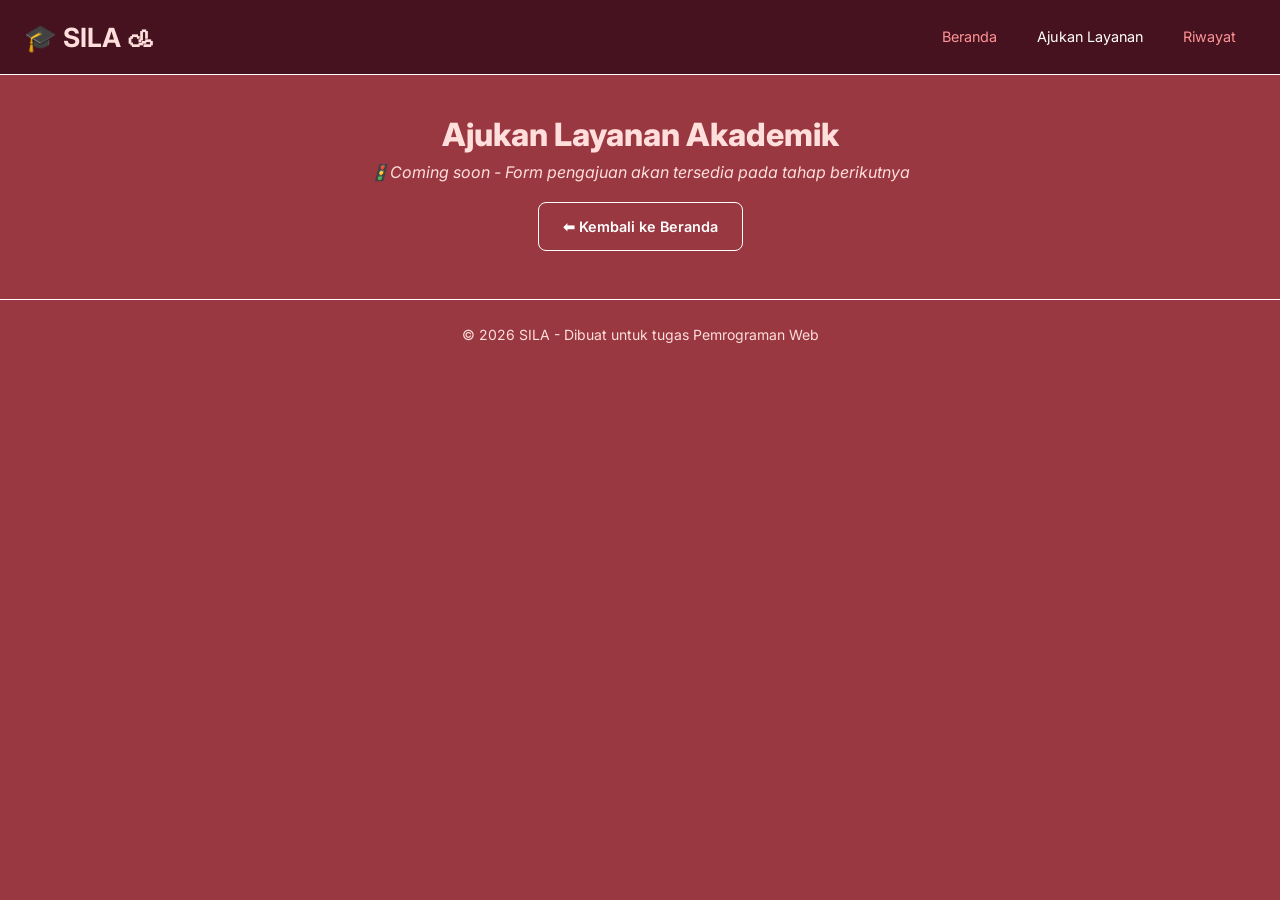
==== layanan.html @ 80679186 "Setup Awal: Menambahkn file HTML dan CSS | M07" ====
<!DOCTYPE html>
<html lang="en">

<!-- ----------------------------------------------------------------------------------------- -->
<!-- ----------------------------------------------------------------------------------------- -->
<!-- ----------------------------------------------------------------------------------------- -->

<head>
    <meta charset="UTF-8">
    <meta name="viewport" content="width=device-width, initial-scale=1.0">
    <title>SILA - Sistem Informasi Layanan Akademik</title>
    
    <!-- Links -->
    <link rel="stylesheet" href="css/style.css">
    <link rel="preconnect" href="https://www.dafont.com">

    <link rel="preconnect" href="https://fonts.googleapis.com">
    <link rel="preconnect" href="https://fonts.gstatic.com" crossorigin>
    <link href="https://fonts.googleapis.com/css2?family=Pinyon+Script&display=swap" rel="stylesheet">

    <link rel="preconnect" href="https://fonts.googleapis.com">
    <link rel="preconnect" href="https://fonts.gstatic.com" crossorigin>
    <link href="https://fonts.googleapis.com/css2?family=Inter:ital,opsz,wght@0,14..32,100..900;1,14..32,100..900&display=swap" rel="stylesheet">
</head>

<!-- ----------------------------------------------------------------------------------------- -->
<!-- ----------------------------------------------------------------------------------------- -->
<!-- ----------------------------------------------------------------------------------------- -->

<body>

<!-- ***************************************************************************************** -->

    <!-- HEADER & NAVIGASI -->
    
    <header class="navbar">
        <div class="container navbar-inner">
        <!-- <p class="subtitle-1">Sistem Informasi Layanan Akademik</p>
        <p class="subtitle-2">Made with love ♡</p> -->
            <a href="index.html" class="logo">🎓 SILA 𐚁</a>
            <nav>
                <!-- LINK -->
                <a href="index.html">Beranda</a>
                <a href="layanan.html" class="active">Ajukan Layanan</a>
                <a href="riwayat.html">Riwayat</a>
            </nav>
        <!-- <hr> GARIS MENDATAR -->
        </div>
    </header>
    <!-- AKHIR HEADER & NAVIGASI -->

<!-- ***************************************************************************************** -->

    <!-- MAIN -->
    <main>

        <!-- SECTION 1 : AJUKAN LAYANAN AKADEMIK -->
        <section class="section">
            <div class="container">
                <!-- <h2>Ajukan Layanan Akademik</h2> -->
                <h1>Ajukan Layanan Akademik</h1>
                <p class="section-desc"><em>🚦Coming soon - Form pengajuan akan tersedia pada tahap berikutnya</em></p>
                <!-- LINK CEPAT -->
                <a href="index.html" class="btn btn-outline">⬅ Kembali ke Beranda</a>
            </div>
        </section>
    </main>

<!-- ***************************************************************************************** -->

    <!-- FOOTER -->
    <footer>
        <p>&copy; 2026 SILA - Dibuat untuk tugas Pemrograman Web</p>
    </footer>
    <!-- AKHIR FOOTER -->

</body>

<!-- ----------------------------------------------------------------------------------------- -->
<!-- ----------------------------------------------------------------------------------------- -->
<!-- ----------------------------------------------------------------------------------------- -->

</html>
---- css/style.css ----
/* Reset Dasar : Menyamakan format default Browser
   (Lebar setiap elemen sudah mencakup padding border) */
*{
    margin: 0;
    padding: 0;
    box-sizing: border-box;
}

/* HTML : Isi */

body{
    background-color: #993841;
    color: white;
    font-family: 'Pinyon';
    padding-top: 60px;
}

/* HTML : Judul dan Subjudul */

h1, h2, h3{
    color: #ffdedb;
}

h1{
    font-size: 40px;
}

/* HTML : Link */

a{
    color: #fed0bb;
    text-decoration: none;
}

a:hover{
    color: #c24553;
    text-decoration: underline;
}

/* HTML : Separator */

hr{
    border: none;
    border-top: 1px solid #ffffff;
    margin-top: 10px;
    margin-bottom: 10px;
}

/* ----------------------------------------------------------------------- */
/* Pertemuan 4 : Styling Font */
/* ----------------------------------------------------------------------- */

/* Fonting */

body{
    /* background-color: #812d36;
    color: white; */
    font-family: 'Inter', sans-serif;
    line-height: 1.6;
}

h1{
    font-size: 2rem;
    font-weight: 800;
}

h2{
    font-size: 1.5rem;
    font-weight: 740;
    margin-bottom: 8px;
}

h3{
    font-size: 1.1rem;
    font-weight: 600;
    margin-bottom: 4px;
}

/* Margin and Padding */

header{
    padding: 24px;
    border-bottom: 1px solid #ffffff;
}

/* Subtitle Modification */

.subtitle-1{
    color: #ffdedb;
    font-size: 0.875rem;
    margin-bottom: 0px;
}

.subtitle-2{
    color: #ffdedb;
    font-size: 0.875rem;
    margin-bottom: 12px;
}

/* Navigation Modification */

nav a{
    margin-right: 20px;
}

nav a.active{
    color: #ffffff;
    font-weight: 800px;
}

.hero{
    padding: 48px 24px;
    text-align: center;   
    /* M07 */
}

.hero h2{
    font-size: 1.50rem;
    margin-bottom: 12px;
}

.hero p{
    color: #ffdedb;
    margin-bottom: 16px;
}

.section{
    padding: 32px 24px;
    border-top: 1px solid #ffffff;
}

.section-desc{
    color: #ffdedb;
    margin-bottom: 16px;
}

.card{
    background-color: #461220;
    padding: 16px;
    margin-bottom: 12px;
    border: 1px solid hsl(6, 100%, 96%);
    border-radius: 8px;
}

.card p{
    color: #ffffff;
    font-size: 0.9rem;
}

ul, ol{
    padding-left: 24px;
}

li{
    margin-bottom: 8px;
    color: #ffffff;
}

li strong, span{
    color: #ff9494;
}

footer{
    padding: 24px;
    border-top: 1px solid #ffffff;
    text-align: center;
    font-size: 0.875rem;
    color: #ffdedb;
}

footer p{
    margin-bottom: 4px;
}

footer a{
    margin-right: 16px;
}

/* ----------------------------------------------------------------------- */
/* Pertemuan 5 : Page Layout */
/* ----------------------------------------------------------------------- */

.container{
    max-width: 1920px;
    margin: 0 auto;
    text-align: center;
    padding: 0 24px;
}

.navbar{
    background-color: #461220;
    /* border-bottom: 5px solid #993841; */
    padding: 16px 0;
    position: fixed;
    top: 0;
    left: 0;
    width: 100%;
    z-index: 1000;

}

.navbar-inner {
    display: flex;
    justify-content: space-between;
    align-items: center;
}

.logo{
    font-size: 1.65rem;
    font-weight: 700;
    color: #ffdedb;
}

nav a{
    margin-left: 16px;
    color: #ff9494;
    font-size: 0.9rem;
}

nav a:hover, nav a.active{
    color: #ffffff;
}

.hero{
    padding: 64px 0;
    text-align: center;
}

.hero h1{
    font-size: 2.2rem;
    margin-bottom: 16px;
}

.hero p{
    color: #ffdedb;
    margin-bottom: 24px;
}

.hero-buttons{
    display: flex;
    justify-content: center;
    gap: 12px;
}

.btn{
    display: inline-block;
    padding: 12px 24px;
    border-radius: 8px;
    font-size: 0.9rem;
    font-weight: 600;
    /* M07 */
    transition: background-color 0.3s, color 0.3s, transform 0.2s;
}

.btn-primary{
    background-color: #461220;
    color: #ffffff;
}

.btn-primary:hover{
    background-color: #461220;
    color: #ffffff;
}
.btn-outline{
    border: 1px solid #ffffff;
    color: #ffffff;
}

.btn-outline:hover{
    background-color: #782037;
    color: #f1f5f9;
}

/* GRIDDD */
.section{
    padding: 48px 0;
    border-top: 1px solid #461220;
}

.cards-grid{
    display: grid;
    grid-template-columns: 1fr 1fr;
    gap: 16px;
    margin-top: 16px;
}

.card{
    padding: 20px;
    background-color: #461220;
    border: 1px solid #af3959;
    border-radius: 12px;
    /* M07 */
    transition: border 0.5s, color 0.3s, transform 0.4s;
    text-align: left;
}

.card p{
    color: #ffffff;
    margin-bottom: 8px;
    font-size: 0.9rem;
}

.card-code{
    font-size: 0.75rem;
    font-weight: 600;
    color: #ffffff;
    background-color: #be4b58;
    padding: 2px 8px;
    border-radius: 4px;
}

/* STEPPP */

.steps-grid{
    display: flex;
    gap: 16px;
    margin-top: 16px;
}

.step{
    flex: 1;
    text-align: center;
    background-color: #461220;
    border: 1px solid #461220;
    border-radius: 12px;
    padding: 24px 16px;
}

.step-number{
    width: 40px;
    height: 40px;
    background-color: #be4b58;
    color: #ffffff;
    border-radius: 50%;
    display: flex;
    align-items: center;
    justify-content: center;
    font-weight: 700;
    margin: 0 auto 12px;
}

.step p{
    color: #ffffff;
    font-size: 0.85rem;
}

/* STATTT */

.stats-grid{
    display: flex;
    gap: 16px;
}

.stat{
    flex: 1;
    text-align: center;
    background-color: #461220;
    border: 1px solid #461220;
    border-radius: 12px;
    padding: 24px;
}

.stat-number{
    font-size: 2rem;
    font-weight: 700;
    color: #ffb0b0;
}

.stat-label{
    color: #ffffff;
    font-size: 0.85rem;
    margin-top: 4px;
}

/* FOOTERRR */

.footer{
    border-top: 1px solid #461220;
    margin-top: 32px;
}

.footer-inner{
    display: grid;
    grid-template-columns: 1fr 1fr;
    gap: 32px;
    padding: 32px 0;
}

.footer-inner p{
    color: #ffdedb;
    font-size: 0.75rem;
    margin-top: 8px;
}

.footer-inner h4{
    color: #f1f5f9;
    padding-left: 6px;
    font-size: 0.9rem;
    margin-bottom: 8px;
}

.footer-inner a{
    display: block;
    color: #ffb3b3;
    font-size: 0.85rem;
    margin-bottom: 4px;
}

.footer-inner a:hover{
    color: #e05f6e;
}

.footer-bottom{
    border-top: 1px solid #461220;
    padding: 16px 0;
    text-align: center;
}

.footer-bottom p{
    font-size: 0.8rem;
    color: #ffffff;
}

/* M06 */

.nav-menu{
    list-style: none;
    display: flex;
    gap: 8px;
}

.nav-menu li a{
    color: #ff9494;
    font-size: 0.9rem;
    padding: 8px 12px;
    border-radius: 6px;
}

.nav-menu li a:hover{
    color: #e05f6e;
    background-color: #5f1a2d;
}

.nav-menu li a.active{
    color: #ffffff;
    font-weight: 600;
    background-color: #792138;
}

/* .footer-nav h4 {
    text-align: center;
} */

.footer-nav ul{
    list-style: none;
}

.footer-nav ul li{
    margin-bottom: 4px;
}

.footer-nav ul li a{
    color: #ffdedb;
    font-size: 0.85rem;
}

.footer-nav ul li a:hover{
    color: #e05f6e;
}

/* M06 : CHECKBOX HIDING */
.nav-toggle{
    display: none;
}

.nav-toggle-menu{
    display: none;
    flex-direction: column;
    gap: 5px;
    cursor: pointer;
    padding: 4px;

}

.nav-toggle-menu span{
    display: block;
    width: 24px;
    height: 4px;
    background-color: #f1f5f9;
    border-radius: 2px;
}

@media (max-width: 768px) {
    .navbar-inner{
        flex-wrap: wrap;
    }
    .nav-toggle-menu{
        display: flex;
       
    }
    nav{
        width: 100%;
        order: 3;
    }
    .nav-menu{
        display: none;
        flex-direction: column;
        gap: 0;
        width: 100%;
        padding: 8px 0;
        border-top: 1px solid #ffd8d8;
        margin-top: 12px;
        text-align:center;
    }
    .nav-menu li a{
        display: block;
        padding: 10px 0;
        border-radius: 0;
    }

    .nav-toggle:checked~nav .nav-menu{
        display: flex;
    }

    .nav-menu {
        gap: 4px;
    }

    .hero h1 {
        font-size: 1.8rem;
    }

    .hero p {
        font-size: 0.9rem;
    }

    .hero-buttons {
        flex-direction: column;
        align-items: center;
    }
    
    .cards-grid {
        grid-template-columns: 1fr;
    }

    .steps-grid {
        flex-direction: column;
    }

    .stats-grid {
        flex-direction: column;
    }

    .footer-inner {
        grid-template-columns: 1fr;
        gap: 24px;
    }

    .btn {
        width: 80%;
        text-align: center;
    }
}

/* M077777 */

@media (max-width: 480px) {
    .hero h1 {
        font-size: 1.6rem;
    }

    .footer-inner {
        text-align: center;
    }

    .btn {
        width: 100%;
        text-align: center;
    }
}

/* Transisi di : .btn, .card, .btn-primary:hover */

.card:hover{
    /* M07 */
    border-top: 3px solid #ffffff;
    transform: translateY(-12px);
    background-color: #5f1a2d
}

/* Kelas .hero */

.hero {
    animation: fadeIn 1s ease;
}

@keyframes fadeIn {
    from {
        opacity: 0;
        transform: translateY(20px);
    }
    to {
        opacity: 1;
        transform: translateY(0);
    }
}

.backTop {
    position: fixed;
    bottom: 20px;
    right: 30px;
    padding: 10px;
    color: #ffffff;
    border-radius: 10px;
    font-size: 2rem;
}

/* .backTop:hover{
    text-decoration: none;
} */

html{
    scroll-behavior: smooth;
}
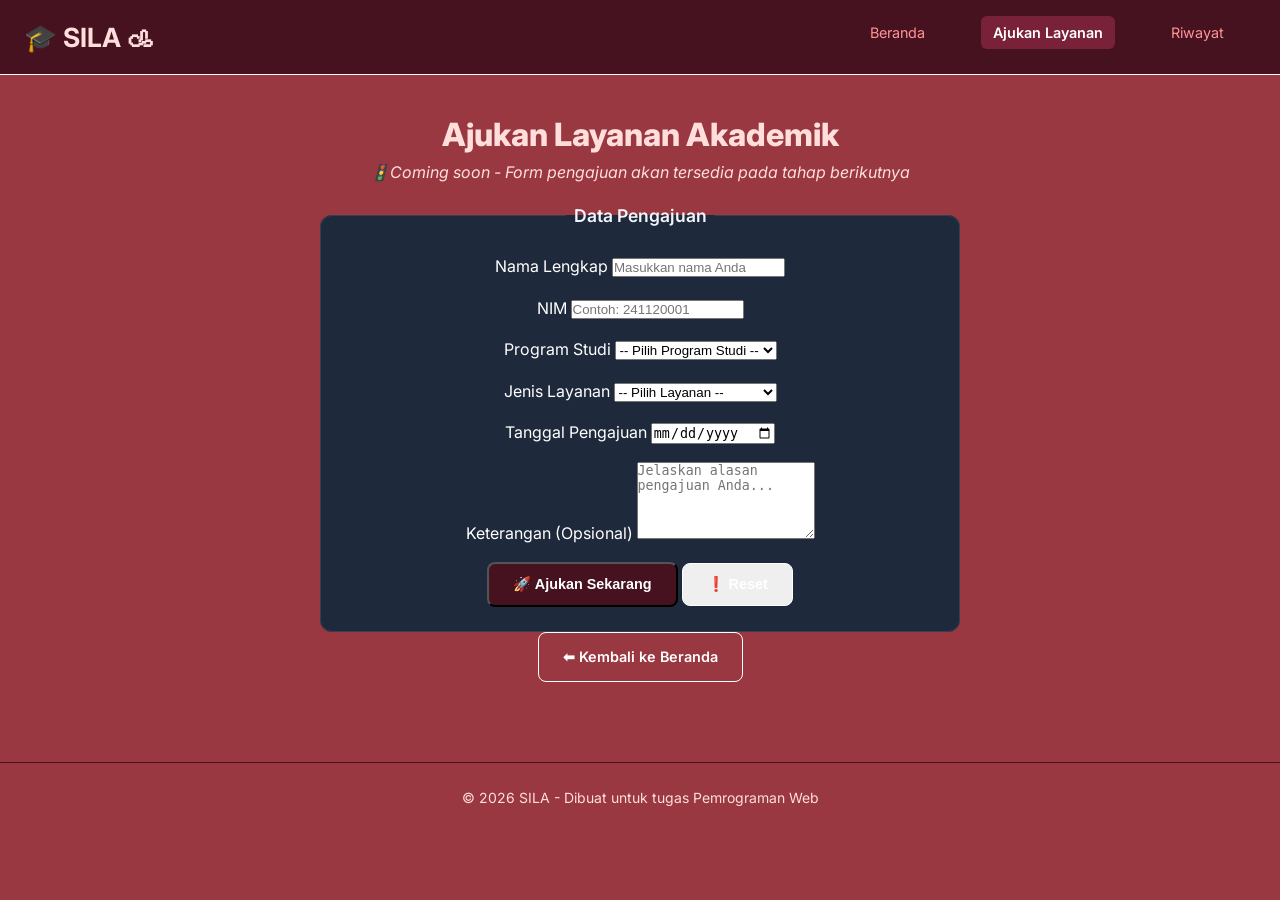
==== commit bfe87f2f: "M10 : Forms" ====
--- a/layanan.html
+++ b/layanan.html
@@ -1,16 +1,11 @@
 <!DOCTYPE html>
 <html lang="en">
-
-<!-- ----------------------------------------------------------------------------------------- -->
-<!-- ----------------------------------------------------------------------------------------- -->
-<!-- ----------------------------------------------------------------------------------------- -->
 
 <head>
     <meta charset="UTF-8">
     <meta name="viewport" content="width=device-width, initial-scale=1.0">
     <title>SILA - Sistem Informasi Layanan Akademik</title>
     
-    <!-- Links -->
     <link rel="stylesheet" href="css/style.css">
     <link rel="preconnect" href="https://www.dafont.com">
 
@@ -23,61 +18,101 @@
     <link href="https://fonts.googleapis.com/css2?family=Inter:ital,opsz,wght@0,14..32,100..900;1,14..32,100..900&display=swap" rel="stylesheet">
 </head>
 
-<!-- ----------------------------------------------------------------------------------------- -->
-<!-- ----------------------------------------------------------------------------------------- -->
-<!-- ----------------------------------------------------------------------------------------- -->
-
 <body>
 
-<!-- ***************************************************************************************** -->
-
-    <!-- HEADER & NAVIGASI -->
-    
     <header class="navbar">
         <div class="container navbar-inner">
-        <!-- <p class="subtitle-1">Sistem Informasi Layanan Akademik</p>
-        <p class="subtitle-2">Made with love ♡</p> -->
             <a href="index.html" class="logo">🎓 SILA 𐚁</a>
+            <input type="checkbox" id="navToggle" class="nav-toggle">
+            <label for="navToggle" class="nav-toggle-menu">
+                <span></span>
+                <span></span>
+                <span></span>
+            </label>
             <nav>
-                <!-- LINK -->
-                <a href="index.html">Beranda</a>
-                <a href="layanan.html" class="active">Ajukan Layanan</a>
-                <a href="riwayat.html">Riwayat</a>
+                <ul class="nav-menu">
+                    <li><a href="index.html">Beranda</a></li>
+                    <li><a href="layanan.html" class="active">Ajukan Layanan</a></li>
+                    <li><a href="riwayat.html">Riwayat</a></li>
+                </ul>
             </nav>
-        <!-- <hr> GARIS MENDATAR -->
         </div>
     </header>
-    <!-- AKHIR HEADER & NAVIGASI -->
 
-<!-- ***************************************************************************************** -->
-
-    <!-- MAIN -->
     <main>
-
-        <!-- SECTION 1 : AJUKAN LAYANAN AKADEMIK -->
         <section class="section">
             <div class="container">
-                <!-- <h2>Ajukan Layanan Akademik</h2> -->
                 <h1>Ajukan Layanan Akademik</h1>
                 <p class="section-desc"><em>🚦Coming soon - Form pengajuan akan tersedia pada tahap berikutnya</em></p>
-                <!-- LINK CEPAT -->
+                <form action="#" method="post" target="_self" class="form-card">
+                    <fieldset>
+                        <legend>Data Pengajuan</legend>
+
+                        <div class="form-group">
+                            <label for="nama">Nama Lengkap</label>
+                            <input type="text" id="namalengkap" name="namalengkap" placeholder="Masukkan nama Anda" required>
+                        </div>
+
+                        <div class="form-row">
+                            <div class="form-group">
+                                <label for="nim">NIM</label>
+                                <input type="text" id="nim" name="nim" placeholder="Contoh: 241120001" maxlength="9" required>
+                            </div>
+                            <div class="form-group">
+                                <label for="prodi">Program Studi</label>
+                                <select id="prodi" name="prodi" required>
+                                    <option value="">-- Pilih Program Studi --</option>
+                                    <option value="Teknik Informatika">Teknik Informatika</option>
+                                    <option value="Sistem Informasi">Sistem Informasi</option>
+                                    <option value="Teknologi Informasi">Teknologi Informasi</option>
+                                    <option value="Manajemen">Manajemen</option>
+                                    <option value="Akuntansi">Akuntansi</option>
+                                    <option value="Hukum Bisnis">Hukum Bisnis</option>
+                                </select>
+                            </div>
+                        </div>
+
+                        <div class="form-row">
+                            <div class="form-group">
+                                <label for="layanan">Jenis Layanan</label>
+                                <select id="layanan" name="layanan" required>
+                                    <option value="">-- Pilih Layanan --</option>
+                                    <option value="SKA">SKA - Surat Aktif Kuliah</option>
+                                    <option value="CAK">CAK - Cuti Akademik</option>
+                                    <option value="TNM">TNM - Transkrip Nilai</option>
+                                    <option value="PDA">Perubahan Data</option>
+                                </select>
+                            </div>
+                            <div class="form-group">
+                                <label for="tanggal">Tanggal Pengajuan</label>
+                                <input type="date" id="tanggal" name="tanggal" required>
+                            </div>
+                        </div>
+
+                        <div class="form-group">
+                            <label for="keterangan">Keterangan (Opsional)</label>
+                            <textarea id="keterangan" name="keterangan" rows="5" placeholder="Jelaskan alasan pengajuan Anda..."></textarea>
+                        </div>
+
+                        <div class="form-actions">
+                            <button type="submit" name="submit" class="btn btn-primary">🚀 Ajukan Sekarang</button>
+                            <button type="reset" name="reset" class="btn btn-outline">❗ Reset</button>
+                        </div>
+                        
+                    </fieldset>
+                </form>
+
+
                 <a href="index.html" class="btn btn-outline">⬅ Kembali ke Beranda</a>
             </div>
         </section>
     </main>
 
-<!-- ***************************************************************************************** -->
-
-    <!-- FOOTER -->
-    <footer>
+    <footer class="footer">
+        <div class="container">
         <p>&copy; 2026 SILA - Dibuat untuk tugas Pemrograman Web</p>
+        </div>
     </footer>
-    <!-- AKHIR FOOTER -->
 
 </body>
-
-<!-- ----------------------------------------------------------------------------------------- -->
-<!-- ----------------------------------------------------------------------------------------- -->
-<!-- ----------------------------------------------------------------------------------------- -->
-
 </html>
--- a/css/style.css
+++ b/css/style.css
@@ -622,3 +622,33 @@
 html{
     scroll-behavior: smooth;
 }
+
+
+
+
+
+/* 1-624 OVERWRITE DENGAN CSS YANG SUDAH RAPIIIIIIIIIIIIIIIIIIIIIIIIIIIIIII */
+
+.form-card{
+    max-width: 640px;
+    margin: 0 auto;
+}
+
+fieldset{
+    border: 1px solid #334155;
+    border-radius: 12px;
+    padding: 24px;
+    background-color: #1e293b;
+}
+
+legend{
+    font-size: 1.1rem;
+    font-weight: 600;
+    color: #f1f5f9;
+    padding: 0 8px;
+}
+
+
+.form-group{
+    margin-bottom: 16px;
+}
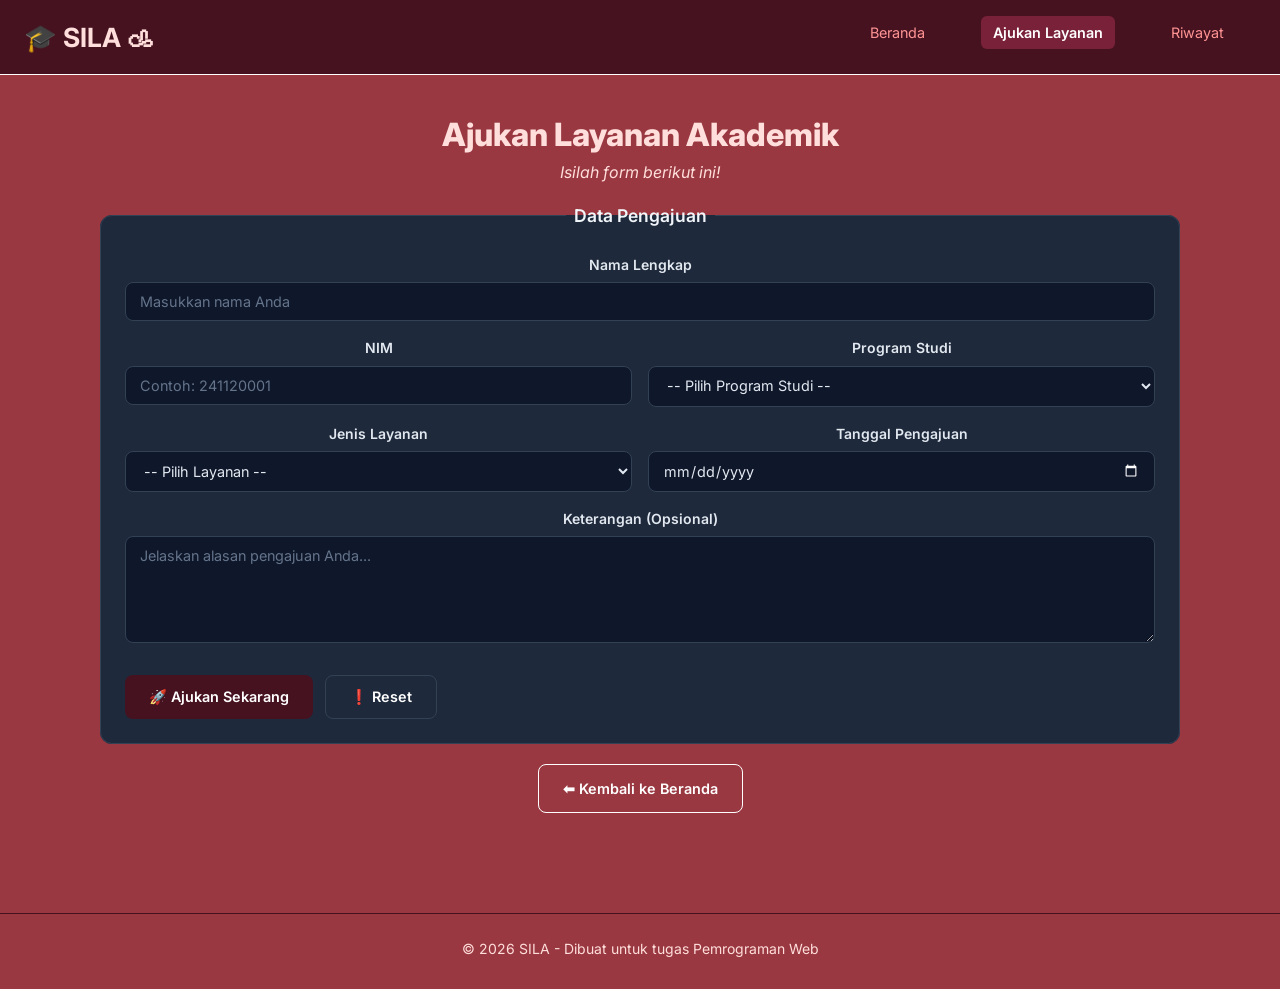
==== commit e700eeba: "M10 : Forms (2)" ====
--- a/layanan.html
+++ b/layanan.html
@@ -43,7 +43,7 @@
         <section class="section">
             <div class="container">
                 <h1>Ajukan Layanan Akademik</h1>
-                <p class="section-desc"><em>🚦Coming soon - Form pengajuan akan tersedia pada tahap berikutnya</em></p>
+                <p class="section-desc"><em>Isilah form berikut ini!</em></p>
                 <form action="#" method="post" target="_self" class="form-card">
                     <fieldset>
                         <legend>Data Pengajuan</legend>
@@ -103,7 +103,7 @@
                 </form>
 
 
-                <a href="index.html" class="btn btn-outline">⬅ Kembali ke Beranda</a>
+                <a href="index.html" class="btn btn-outline btn-link">⬅ Kembali ke Beranda</a>
             </div>
         </section>
     </main>
--- a/css/style.css
+++ b/css/style.css
@@ -630,7 +630,7 @@
 /* 1-624 OVERWRITE DENGAN CSS YANG SUDAH RAPIIIIIIIIIIIIIIIIIIIIIIIIIIIIIII */
 
 .form-card{
-    max-width: 640px;
+    max-width: 1080px;
     margin: 0 auto;
 }
 
@@ -648,7 +648,96 @@
     padding: 0 8px;
 }
 
-
 .form-group{
     margin-bottom: 16px;
+}
+
+.form-group label{
+    display: block;
+    font-size: 0.875rem;
+    font-weight: 600;
+    color: #e2e8f0;
+    margin-bottom: 6px;
+}
+
+.form-group input,
+.form-group select,
+.form-group textarea{
+    width: 100%;
+    padding: 10px 14px;
+    background-color: #0f172a;
+    border: 1px solid #334155;
+    border-radius: 8px;
+    color: #e2e8f0;
+    font-family: inherit;
+    font-size: 0.9rem;
+    outline: none;
+    transition: border-color 0.3s;
+}
+
+.form-group input:focus,
+.form-group select:focus,
+.form-group textarea:focus{
+    border-color: #2563eb;
+}
+
+.form-group input::placeholder,
+.form-group textarea::placeholder{
+    color: #64748b;
+}
+
+.form-group select{
+    cursor: pointer;
+}
+
+.form-group textarea{
+    resize: vertical;
+    min-height: 80px;
+}
+
+.form-row{
+    display: grid;
+    grid-template-columns: 1fr 1fr;
+    gap: 16px;
+}
+
+.form-actions{
+    display: flex;
+    gap: 12px;
+    margin-top: 24px;
+}
+
+.form-actions .btn {
+    cursor: pointer;
+    border: none;
+    font-family: inherit;
+}
+
+.form-actions .btn-outline{
+    border: 1px solid #334155;
+    background: none;
+}
+
+.btn-link{
+    margin: 20px;
+}
+
+input[type="date"]{
+    color-scheme: dark;
+}
+
+/* QUERYYYYYYYYYYYYYYYYYYYYYYYYYYYYYYYYYYYYYYYY MEDIA */
+
+@media (max-width: 480px) {
+    .form-card{
+    max-width: 420px;
+    margin: 0 auto;
+}
+}
+
+@media (max-width: 768px) {
+    .form-card{
+    max-width: 640px;
+    margin: 0 auto;
+}
 }
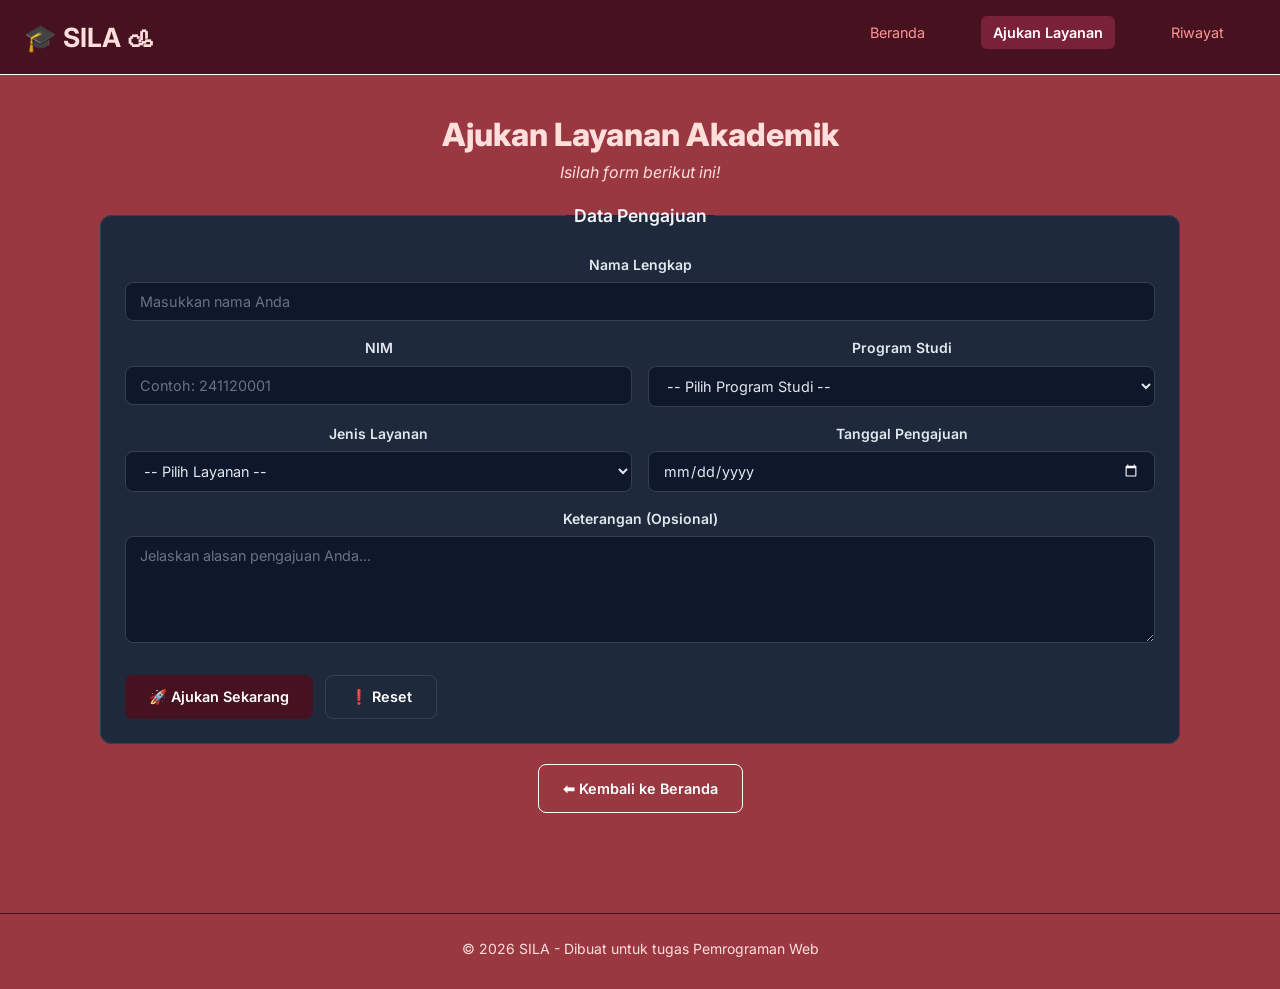
==== commit bbd58134: "M12" ====
--- a/layanan.html
+++ b/layanan.html
@@ -44,23 +44,23 @@
             <div class="container">
                 <h1>Ajukan Layanan Akademik</h1>
                 <p class="section-desc"><em>Isilah form berikut ini!</em></p>
-                <form action="#" method="post" target="_self" class="form-card">
+                <form action="#" class="form-card" onsubmit="return validasiForm()">
                     <fieldset>
                         <legend>Data Pengajuan</legend>
 
                         <div class="form-group">
                             <label for="nama">Nama Lengkap</label>
-                            <input type="text" id="namalengkap" name="namalengkap" placeholder="Masukkan nama Anda" required>
+                            <input type="text" id="namalengkap" name="namalengkap" placeholder="Masukkan nama Anda">
                         </div>
 
                         <div class="form-row">
                             <div class="form-group">
                                 <label for="nim">NIM</label>
-                                <input type="text" id="nim" name="nim" placeholder="Contoh: 241120001" maxlength="9" required>
+                                <input type="text" id="nim" name="nim" placeholder="Contoh: 241120001" maxlength="9">
                             </div>
                             <div class="form-group">
                                 <label for="prodi">Program Studi</label>
-                                <select id="prodi" name="prodi" required>
+                                <select id="prodi" name="prodi">
                                     <option value="">-- Pilih Program Studi --</option>
                                     <option value="Teknik Informatika">Teknik Informatika</option>
                                     <option value="Sistem Informasi">Sistem Informasi</option>
@@ -75,7 +75,7 @@
                         <div class="form-row">
                             <div class="form-group">
                                 <label for="layanan">Jenis Layanan</label>
-                                <select id="layanan" name="layanan" required>
+                                <select id="layanan" name="layanan">
                                     <option value="">-- Pilih Layanan --</option>
                                     <option value="SKA">SKA - Surat Aktif Kuliah</option>
                                     <option value="CAK">CAK - Cuti Akademik</option>
@@ -85,7 +85,7 @@
                             </div>
                             <div class="form-group">
                                 <label for="tanggal">Tanggal Pengajuan</label>
-                                <input type="date" id="tanggal" name="tanggal" required>
+                                <input type="date" id="tanggal" name="tanggal">
                             </div>
                         </div>
 
@@ -95,7 +95,7 @@
                         </div>
 
                         <div class="form-actions">
-                            <button type="submit" name="submit" class="btn btn-primary">🚀 Ajukan Sekarang</button>
+                            <input type="submit" name="submit" class="btn btn-primary" value="🚀 Ajukan Sekarang">
                             <button type="reset" name="reset" class="btn btn-outline">❗ Reset</button>
                         </div>
                         
@@ -114,5 +114,7 @@
         </div>
     </footer>
 
+<script src="js/script.js"></script>  
+
 </body>
 </html>
